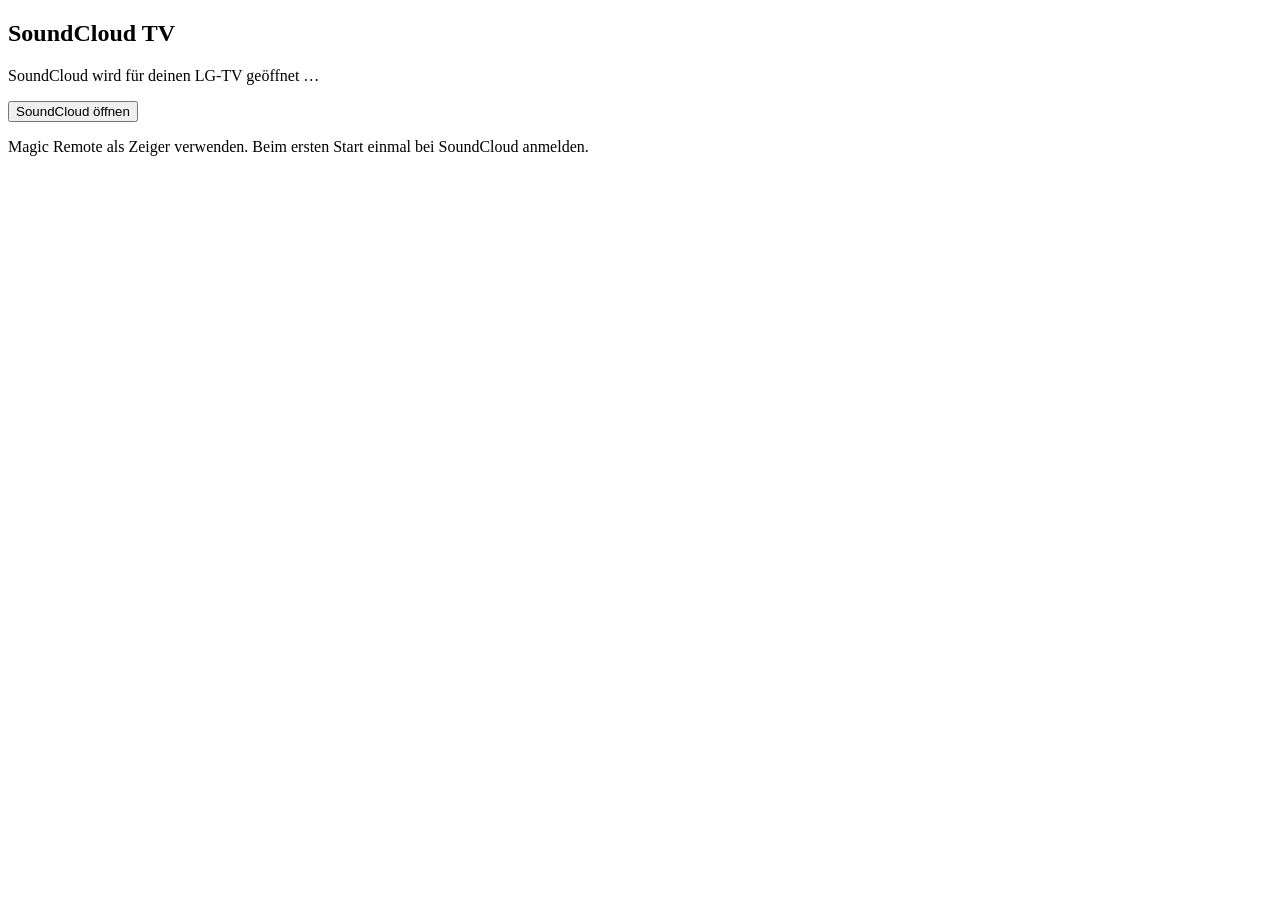
==== webos-soundcloud/index.html @ 37f6326f "Add SoundCloud TV launcher page" ====
<!doctype html>
<html lang="de">
<head>
  <meta charset="utf-8">
  <meta name="viewport" content="width=device-width, initial-scale=1">
  <title>SoundCloud TV</title>
  <link rel="stylesheet" href="style.css">
</head>
<body>
  <main class="screen">
    <section class="card">
      <div class="wave" aria-hidden="true">
        <span></span><span></span><span></span><span></span><span></span>
        <span></span><span></span><span></span><span></span>
      </div>
      <h1>SoundCloud TV</h1>
      <p id="status">SoundCloud wird für deinen LG-TV geöffnet …</p>
      <button id="open" type="button">SoundCloud öffnen</button>
      <p class="hint">Magic Remote als Zeiger verwenden. Beim ersten Start einmal bei SoundCloud anmelden.</p>
    </section>
  </main>
  <script src="app.js"></script>
</body>
</html>
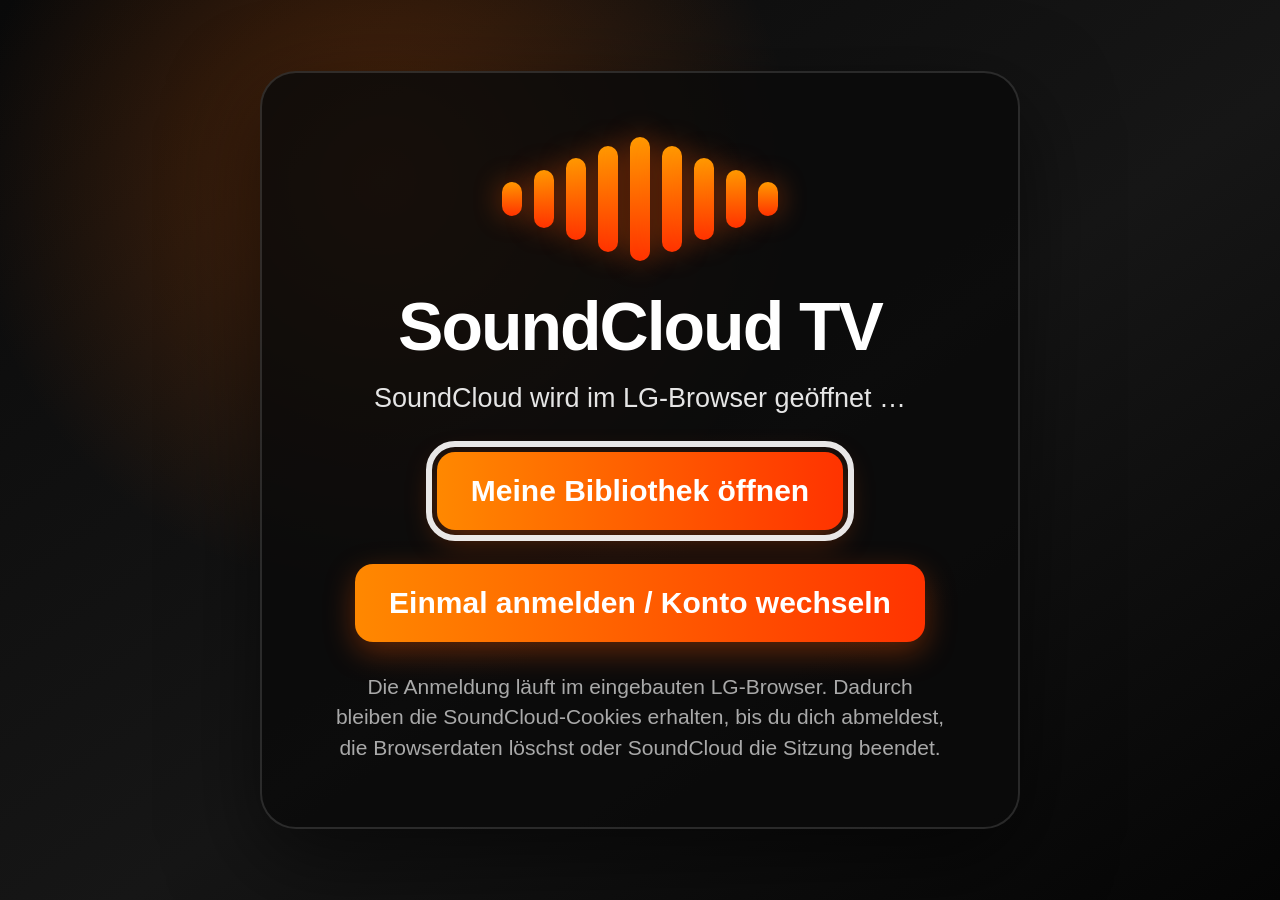
==== commit b958772c: "Fix SoundCloud login by using LG browser session" ====
--- a/webos-soundcloud/index.html
+++ b/webos-soundcloud/index.html
@@ -14,9 +14,17 @@
         <span></span><span></span><span></span><span></span>
       </div>
       <h1>SoundCloud TV</h1>
-      <p id="status">SoundCloud wird für deinen LG-TV geöffnet …</p>
-      <button id="open" type="button">SoundCloud öffnen</button>
-      <p class="hint">Magic Remote als Zeiger verwenden. Beim ersten Start einmal bei SoundCloud anmelden.</p>
+      <p id="status">SoundCloud wird im LG-Browser geöffnet …</p>
+
+      <div class="actions">
+        <button id="library" type="button" autofocus>Meine Bibliothek öffnen</button>
+        <button id="login" class="secondary" type="button">Einmal anmelden / Konto wechseln</button>
+      </div>
+
+      <p class="hint">
+        Die Anmeldung läuft im eingebauten LG-Browser. Dadurch bleiben die SoundCloud-Cookies erhalten,
+        bis du dich abmeldest, die Browserdaten löschst oder SoundCloud die Sitzung beendet.
+      </p>
     </section>
   </main>
   <script src="app.js"></script>
--- a/webos-soundcloud/style.css
+++ b/webos-soundcloud/style.css
@@ -0,0 +1,100 @@
+* {
+  box-sizing: border-box;
+}
+
+html,
+body {
+  width: 100%;
+  height: 100%;
+  margin: 0;
+  overflow: hidden;
+  background:
+    radial-gradient(circle at 30% 20%, rgba(255, 102, 0, 0.28), transparent 36%),
+    linear-gradient(145deg, #090909 0%, #161616 55%, #050505 100%);
+  color: #fff;
+  font-family: Arial, Helvetica, sans-serif;
+}
+
+.screen {
+  width: 100%;
+  height: 100%;
+  display: flex;
+  align-items: center;
+  justify-content: center;
+}
+
+.card {
+  width: 760px;
+  padding: 64px 72px;
+  border: 2px solid rgba(255, 255, 255, 0.13);
+  border-radius: 36px;
+  background: rgba(10, 10, 10, 0.82);
+  box-shadow: 0 30px 90px rgba(0, 0, 0, 0.55);
+  text-align: center;
+}
+
+h1 {
+  margin: 26px 0 14px;
+  font-size: 68px;
+  letter-spacing: -2px;
+}
+
+p {
+  margin: 0;
+  font-size: 27px;
+  line-height: 1.45;
+  color: #e5e5e5;
+}
+
+button {
+  margin-top: 34px;
+  min-width: 380px;
+  padding: 22px 34px;
+  border: 0;
+  border-radius: 18px;
+  background: linear-gradient(90deg, #ff8800, #ff3300);
+  color: #fff;
+  font-size: 30px;
+  font-weight: 700;
+  box-shadow: 0 10px 30px rgba(255, 85, 0, 0.35);
+}
+
+button:focus {
+  outline: 6px solid rgba(255, 255, 255, 0.9);
+  outline-offset: 5px;
+}
+
+button:disabled {
+  opacity: 0.72;
+}
+
+.hint {
+  margin-top: 30px;
+  font-size: 21px;
+  color: #a9a9a9;
+}
+
+.wave {
+  height: 124px;
+  display: flex;
+  align-items: center;
+  justify-content: center;
+  gap: 12px;
+}
+
+.wave span {
+  width: 20px;
+  border-radius: 12px;
+  background: linear-gradient(180deg, #ff9900, #ff3300);
+  box-shadow: 0 0 28px rgba(255, 85, 0, 0.45);
+}
+
+.wave span:nth-child(1),
+.wave span:nth-child(9) { height: 34px; }
+.wave span:nth-child(2),
+.wave span:nth-child(8) { height: 58px; }
+.wave span:nth-child(3),
+.wave span:nth-child(7) { height: 82px; }
+.wave span:nth-child(4),
+.wave span:nth-child(6) { height: 106px; }
+.wave span:nth-child(5) { height: 124px; }
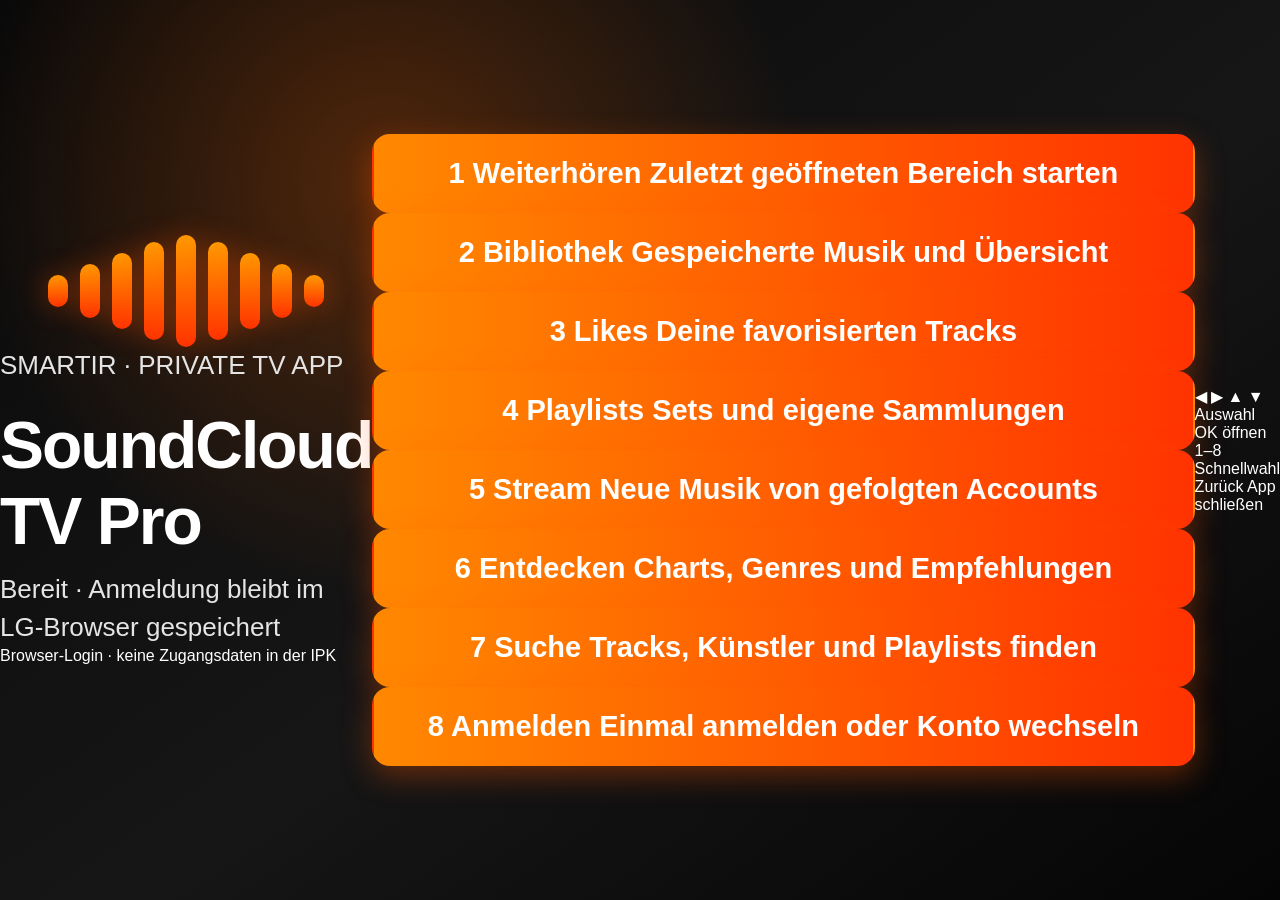
==== commit 2a1c8d8c: "Upgrade SoundCloud TV to remote-first Pro dashboard" ====
--- a/webos-soundcloud/index.html
+++ b/webos-soundcloud/index.html
@@ -3,29 +3,82 @@
 <head>
   <meta charset="utf-8">
   <meta name="viewport" content="width=device-width, initial-scale=1">
-  <title>SoundCloud TV</title>
+  <title>SoundCloud TV Pro</title>
   <link rel="stylesheet" href="style.css">
 </head>
 <body>
   <main class="screen">
-    <section class="card">
-      <div class="wave" aria-hidden="true">
-        <span></span><span></span><span></span><span></span><span></span>
-        <span></span><span></span><span></span><span></span>
+    <header class="hero">
+      <div class="brand-row">
+        <div class="wave" aria-hidden="true">
+          <span></span><span></span><span></span><span></span><span></span>
+          <span></span><span></span><span></span><span></span>
+        </div>
+        <div>
+          <p class="eyebrow">SMARTIR · PRIVATE TV APP</p>
+          <h1>SoundCloud TV Pro</h1>
+          <p id="status" class="status">Bereit · Anmeldung bleibt im LG-Browser gespeichert</p>
+        </div>
       </div>
-      <h1>SoundCloud TV</h1>
-      <p id="status">SoundCloud wird im LG-Browser geöffnet …</p>
+      <div class="session-pill">Browser-Login · keine Zugangsdaten in der IPK</div>
+    </header>
 
-      <div class="actions">
-        <button id="library" type="button" autofocus>Meine Bibliothek öffnen</button>
-        <button id="login" class="secondary" type="button">Einmal anmelden / Konto wechseln</button>
-      </div>
+    <section id="menu" class="menu-grid" aria-label="SoundCloud Bereiche">
+      <button class="tile tile-featured" data-key="resume" type="button">
+        <span class="tile-number">1</span>
+        <span class="tile-title">Weiterhören</span>
+        <span id="resume-subtitle" class="tile-subtitle">Zuletzt geöffneten Bereich starten</span>
+      </button>
 
-      <p class="hint">
-        Die Anmeldung läuft im eingebauten LG-Browser. Dadurch bleiben die SoundCloud-Cookies erhalten,
-        bis du dich abmeldest, die Browserdaten löschst oder SoundCloud die Sitzung beendet.
-      </p>
+      <button class="tile" data-key="library" type="button">
+        <span class="tile-number">2</span>
+        <span class="tile-title">Bibliothek</span>
+        <span class="tile-subtitle">Gespeicherte Musik und Übersicht</span>
+      </button>
+
+      <button class="tile" data-key="likes" type="button">
+        <span class="tile-number">3</span>
+        <span class="tile-title">Likes</span>
+        <span class="tile-subtitle">Deine favorisierten Tracks</span>
+      </button>
+
+      <button class="tile" data-key="playlists" type="button">
+        <span class="tile-number">4</span>
+        <span class="tile-title">Playlists</span>
+        <span class="tile-subtitle">Sets und eigene Sammlungen</span>
+      </button>
+
+      <button class="tile" data-key="stream" type="button">
+        <span class="tile-number">5</span>
+        <span class="tile-title">Stream</span>
+        <span class="tile-subtitle">Neue Musik von gefolgten Accounts</span>
+      </button>
+
+      <button class="tile" data-key="discover" type="button">
+        <span class="tile-number">6</span>
+        <span class="tile-title">Entdecken</span>
+        <span class="tile-subtitle">Charts, Genres und Empfehlungen</span>
+      </button>
+
+      <button class="tile" data-key="search" type="button">
+        <span class="tile-number">7</span>
+        <span class="tile-title">Suche</span>
+        <span class="tile-subtitle">Tracks, Künstler und Playlists finden</span>
+      </button>
+
+      <button class="tile tile-secondary" data-key="login" type="button">
+        <span class="tile-number">8</span>
+        <span class="tile-title">Anmelden</span>
+        <span class="tile-subtitle">Einmal anmelden oder Konto wechseln</span>
+      </button>
     </section>
+
+    <footer>
+      <span>◀ ▶ ▲ ▼ Auswahl</span>
+      <span>OK öffnen</span>
+      <span>1–8 Schnellwahl</span>
+      <span>Zurück App schließen</span>
+    </footer>
   </main>
   <script src="app.js"></script>
 </body>
--- a/webos-soundcloud/style.css
+++ b/webos-soundcloud/style.css
@@ -24,43 +24,56 @@
 }
 
 .card {
-  width: 760px;
-  padding: 64px 72px;
+  width: 820px;
+  padding: 54px 66px;
   border: 2px solid rgba(255, 255, 255, 0.13);
   border-radius: 36px;
-  background: rgba(10, 10, 10, 0.82);
+  background: rgba(10, 10, 10, 0.84);
   box-shadow: 0 30px 90px rgba(0, 0, 0, 0.55);
   text-align: center;
 }
 
 h1 {
-  margin: 26px 0 14px;
-  font-size: 68px;
+  margin: 22px 0 12px;
+  font-size: 66px;
   letter-spacing: -2px;
 }
 
 p {
   margin: 0;
-  font-size: 27px;
+  font-size: 26px;
   line-height: 1.45;
   color: #e5e5e5;
 }
 
+.actions {
+  margin-top: 30px;
+  display: flex;
+  flex-direction: column;
+  align-items: stretch;
+  gap: 16px;
+}
+
 button {
-  margin-top: 34px;
-  min-width: 380px;
-  padding: 22px 34px;
-  border: 0;
+  width: 100%;
+  padding: 21px 30px;
+  border: 2px solid transparent;
   border-radius: 18px;
   background: linear-gradient(90deg, #ff8800, #ff3300);
   color: #fff;
-  font-size: 30px;
+  font-size: 29px;
   font-weight: 700;
   box-shadow: 0 10px 30px rgba(255, 85, 0, 0.35);
 }
 
+button.secondary {
+  background: #242424;
+  border-color: rgba(255, 255, 255, 0.18);
+  box-shadow: none;
+}
+
 button:focus {
-  outline: 6px solid rgba(255, 255, 255, 0.9);
+  outline: 6px solid rgba(255, 255, 255, 0.95);
   outline-offset: 5px;
 }
 
@@ -69,13 +82,13 @@
 }
 
 .hint {
-  margin-top: 30px;
-  font-size: 21px;
+  margin-top: 26px;
+  font-size: 20px;
   color: #a9a9a9;
 }
 
 .wave {
-  height: 124px;
+  height: 112px;
   display: flex;
   align-items: center;
   justify-content: center;
@@ -90,11 +103,11 @@
 }
 
 .wave span:nth-child(1),
-.wave span:nth-child(9) { height: 34px; }
+.wave span:nth-child(9) { height: 32px; }
 .wave span:nth-child(2),
-.wave span:nth-child(8) { height: 58px; }
+.wave span:nth-child(8) { height: 54px; }
 .wave span:nth-child(3),
-.wave span:nth-child(7) { height: 82px; }
+.wave span:nth-child(7) { height: 76px; }
 .wave span:nth-child(4),
-.wave span:nth-child(6) { height: 106px; }
-.wave span:nth-child(5) { height: 124px; }
+.wave span:nth-child(6) { height: 98px; }
+.wave span:nth-child(5) { height: 112px; }
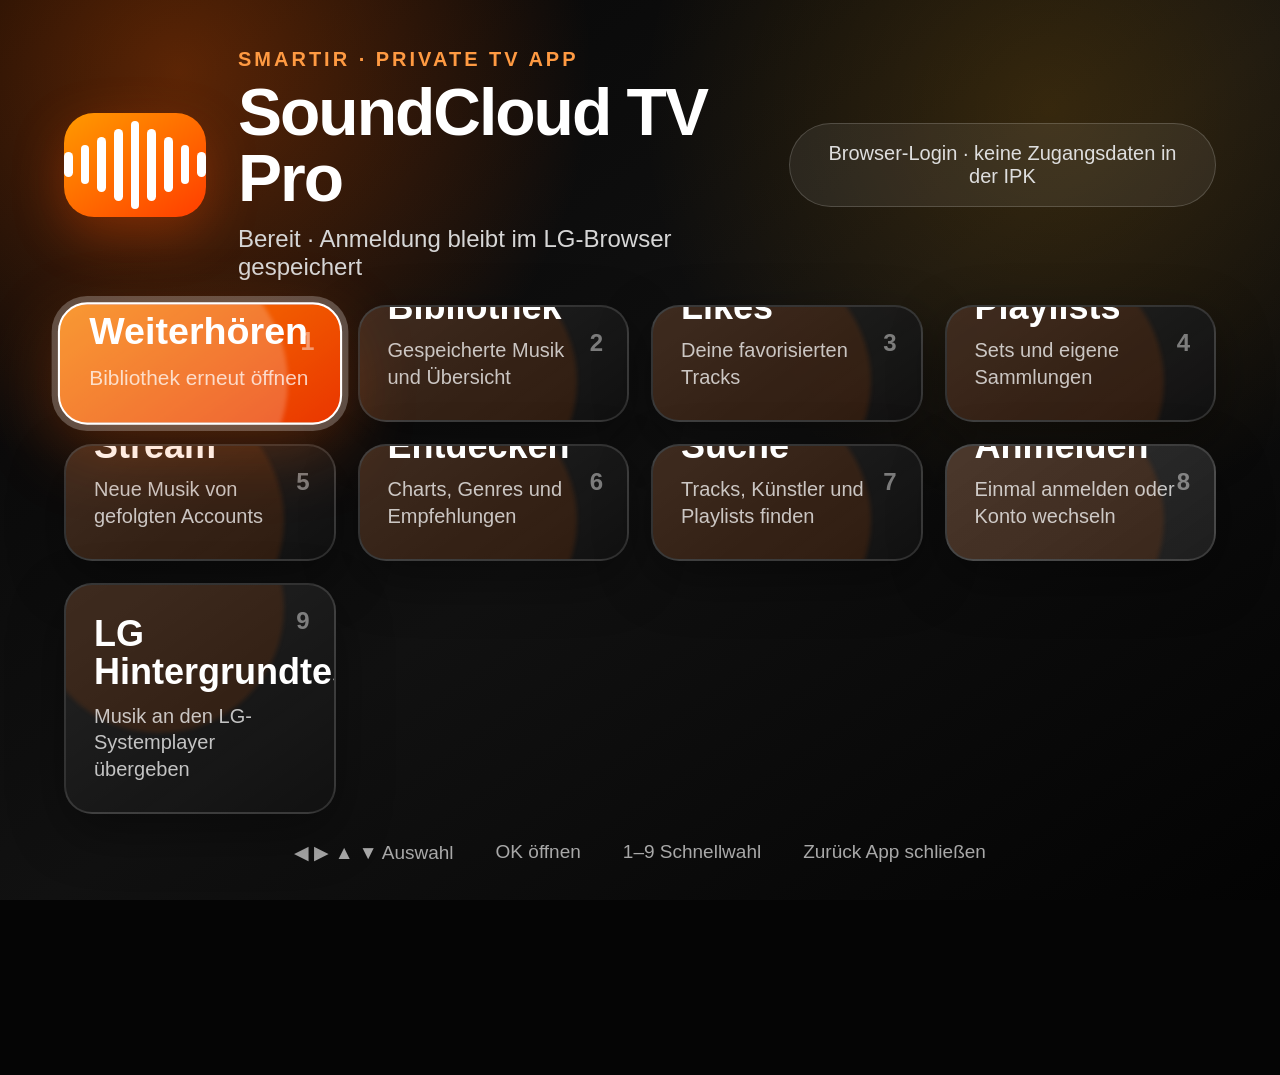
==== commit fc05dac2: "Add LG system-player background test panel" ====
--- a/webos-soundcloud/index.html
+++ b/webos-soundcloud/index.html
@@ -71,15 +71,45 @@
         <span class="tile-title">Anmelden</span>
         <span class="tile-subtitle">Einmal anmelden oder Konto wechseln</span>
       </button>
+
+      <button class="tile tile-experiment" data-key="background" type="button">
+        <span class="tile-number">9</span>
+        <span class="tile-title">LG Hintergrundtest</span>
+        <span class="tile-subtitle">Musik an den LG-Systemplayer übergeben</span>
+      </button>
     </section>
 
     <footer>
       <span>◀ ▶ ▲ ▼ Auswahl</span>
       <span>OK öffnen</span>
-      <span>1–8 Schnellwahl</span>
+      <span>1–9 Schnellwahl</span>
       <span>Zurück App schließen</span>
     </footer>
   </main>
+
+  <section id="background-lab" class="modal hidden" aria-label="LG Hintergrundtest">
+    <div class="modal-card">
+      <p class="modal-eyebrow">EXPERIMENT · NICHT-DESTRUKTIV</p>
+      <h2>LG-Systemplayer-Hintergrundtest</h2>
+      <p id="background-status" class="modal-status">
+        Zuerst den Testton in der App prüfen. Danach an den LG-Musikplayer übergeben und auf HDMI oder Live-TV wechseln.
+      </p>
+
+      <div class="modal-actions">
+        <button id="test-in-app" type="button">1 · Testton in der App</button>
+        <button id="handoff-local" type="button">2 · LG Player mit lokaler WAV</button>
+        <button id="handoff-https" type="button">3 · LG Player mit HTTPS-Fallback</button>
+        <button id="close-background-lab" class="secondary" type="button">Zurück zum Dashboard</button>
+      </div>
+
+      <div class="test-steps">
+        <strong>Erfolgskriterium</strong>
+        <span>Musik startet im LG-Player → Eingangstaste drücken → HDMI/Live-TV wählen → prüfen, ob der Ton weiterläuft.</span>
+      </div>
+    </div>
+  </section>
+
+  <audio id="background-test-audio" preload="auto" src="media/lg-background-test.wav"></audio>
   <script src="app.js"></script>
 </body>
 </html>
--- a/webos-soundcloud/style.css
+++ b/webos-soundcloud/style.css
@@ -1,5 +1,12 @@
 * {
   box-sizing: border-box;
+}
+
+:root {
+  color-scheme: dark;
+  font-family: Arial, Helvetica, sans-serif;
+  background: #050505;
+  color: #fff;
 }
 
 html,
@@ -8,106 +15,201 @@
   height: 100%;
   margin: 0;
   overflow: hidden;
-  background:
-    radial-gradient(circle at 30% 20%, rgba(255, 102, 0, 0.28), transparent 36%),
-    linear-gradient(145deg, #090909 0%, #161616 55%, #050505 100%);
-  color: #fff;
-  font-family: Arial, Helvetica, sans-serif;
+}
+
+body {
+  background:
+    radial-gradient(circle at 14% 8%, rgba(255, 94, 0, 0.34), transparent 30%),
+    radial-gradient(circle at 82% 12%, rgba(255, 164, 0, 0.16), transparent 31%),
+    linear-gradient(145deg, #050505 0%, #111 52%, #030303 100%);
 }
 
 .screen {
   width: 100%;
   height: 100%;
+  padding: 48px 64px 32px;
+  display: flex;
+  flex-direction: column;
+}
+
+.hero {
+  display: flex;
+  align-items: center;
+  justify-content: space-between;
+  gap: 40px;
+  min-height: 176px;
+}
+
+.brand-row {
+  display: flex;
+  align-items: center;
+  gap: 32px;
+}
+
+.eyebrow {
+  margin: 0 0 8px;
+  color: #ff9a42;
+  font-size: 20px;
+  font-weight: 800;
+  letter-spacing: 3px;
+}
+
+h1 {
+  margin: 0;
+  font-size: 66px;
+  line-height: 1;
+  letter-spacing: -2px;
+}
+
+.status {
+  margin: 14px 0 0;
+  color: #d6d6d6;
+  font-size: 24px;
+}
+
+.session-pill {
+  max-width: 430px;
+  padding: 18px 24px;
+  border: 1px solid rgba(255, 255, 255, 0.17);
+  border-radius: 999px;
+  background: rgba(255, 255, 255, 0.07);
+  color: #dedede;
+  font-size: 20px;
+  text-align: center;
+}
+
+.menu-grid {
+  flex: 1;
+  display: grid;
+  grid-template-columns: repeat(4, minmax(0, 1fr));
+  grid-template-rows: repeat(2, minmax(0, 1fr));
+  gap: 22px;
+  min-height: 0;
+  margin-top: 24px;
+}
+
+.tile {
+  position: relative;
+  min-width: 0;
+  min-height: 0;
+  padding: 30px 28px;
+  display: flex;
+  flex-direction: column;
+  align-items: flex-start;
+  justify-content: flex-end;
+  overflow: hidden;
+  border: 2px solid rgba(255, 255, 255, 0.13);
+  border-radius: 28px;
+  background:
+    linear-gradient(145deg, rgba(255, 255, 255, 0.1), rgba(255, 255, 255, 0.025)),
+    rgba(12, 12, 12, 0.9);
+  box-shadow: 0 18px 54px rgba(0, 0, 0, 0.38);
+  color: #fff;
+  text-align: left;
+  transition: transform 130ms ease, border-color 130ms ease, box-shadow 130ms ease;
+}
+
+.tile::before {
+  content: '';
+  position: absolute;
+  inset: -45% auto auto -12%;
+  width: 250px;
+  height: 250px;
+  border-radius: 50%;
+  background: rgba(255, 102, 0, 0.12);
+  filter: blur(2px);
+}
+
+.tile-featured {
+  border-color: rgba(255, 119, 0, 0.7);
+  background:
+    linear-gradient(145deg, rgba(255, 136, 0, 0.9), rgba(255, 55, 0, 0.72)),
+    #b43300;
+}
+
+.tile-featured::before {
+  background: rgba(255, 255, 255, 0.2);
+}
+
+.tile-secondary {
+  background:
+    linear-gradient(145deg, rgba(118, 118, 118, 0.28), rgba(30, 30, 30, 0.88)),
+    #191919;
+}
+
+.tile:focus {
+  outline: none;
+  transform: scale(1.045);
+  border-color: #fff;
+  box-shadow:
+    0 0 0 6px rgba(255, 255, 255, 0.24),
+    0 22px 70px rgba(255, 92, 0, 0.28);
+  z-index: 3;
+}
+
+.tile:disabled {
+  opacity: 0.58;
+}
+
+.tile-number {
+  position: absolute;
+  top: 22px;
+  right: 24px;
+  color: rgba(255, 255, 255, 0.44);
+  font-size: 24px;
+  font-weight: 800;
+}
+
+.tile-title {
+  position: relative;
+  font-size: 36px;
+  font-weight: 800;
+  line-height: 1.05;
+}
+
+.tile-subtitle {
+  position: relative;
+  margin-top: 12px;
+  color: rgba(255, 255, 255, 0.74);
+  font-size: 20px;
+  line-height: 1.32;
+}
+
+footer {
+  min-height: 54px;
+  padding-top: 22px;
   display: flex;
   align-items: center;
   justify-content: center;
-}
-
-.card {
-  width: 820px;
-  padding: 54px 66px;
-  border: 2px solid rgba(255, 255, 255, 0.13);
-  border-radius: 36px;
-  background: rgba(10, 10, 10, 0.84);
-  box-shadow: 0 30px 90px rgba(0, 0, 0, 0.55);
-  text-align: center;
-}
-
-h1 {
-  margin: 22px 0 12px;
-  font-size: 66px;
-  letter-spacing: -2px;
-}
-
-p {
-  margin: 0;
-  font-size: 26px;
-  line-height: 1.45;
-  color: #e5e5e5;
-}
-
-.actions {
-  margin-top: 30px;
-  display: flex;
-  flex-direction: column;
-  align-items: stretch;
-  gap: 16px;
-}
-
-button {
-  width: 100%;
-  padding: 21px 30px;
-  border: 2px solid transparent;
-  border-radius: 18px;
-  background: linear-gradient(90deg, #ff8800, #ff3300);
-  color: #fff;
-  font-size: 29px;
-  font-weight: 700;
-  box-shadow: 0 10px 30px rgba(255, 85, 0, 0.35);
-}
-
-button.secondary {
-  background: #242424;
-  border-color: rgba(255, 255, 255, 0.18);
-  box-shadow: none;
-}
-
-button:focus {
-  outline: 6px solid rgba(255, 255, 255, 0.95);
-  outline-offset: 5px;
-}
-
-button:disabled {
-  opacity: 0.72;
-}
-
-.hint {
-  margin-top: 26px;
-  font-size: 20px;
-  color: #a9a9a9;
+  gap: 42px;
+  color: #a8a8a8;
+  font-size: 19px;
 }
 
 .wave {
-  height: 112px;
+  width: 142px;
+  height: 104px;
   display: flex;
   align-items: center;
   justify-content: center;
-  gap: 12px;
+  gap: 8px;
+  border-radius: 30px;
+  background: linear-gradient(145deg, #ff9a00, #ff3d00);
+  box-shadow: 0 18px 52px rgba(255, 82, 0, 0.32);
 }
 
 .wave span {
-  width: 20px;
-  border-radius: 12px;
-  background: linear-gradient(180deg, #ff9900, #ff3300);
-  box-shadow: 0 0 28px rgba(255, 85, 0, 0.45);
+  width: 9px;
+  border-radius: 8px;
+  background: #fff;
 }
 
 .wave span:nth-child(1),
-.wave span:nth-child(9) { height: 32px; }
+.wave span:nth-child(9) { height: 25px; }
 .wave span:nth-child(2),
-.wave span:nth-child(8) { height: 54px; }
+.wave span:nth-child(8) { height: 39px; }
 .wave span:nth-child(3),
-.wave span:nth-child(7) { height: 76px; }
+.wave span:nth-child(7) { height: 55px; }
 .wave span:nth-child(4),
-.wave span:nth-child(6) { height: 98px; }
-.wave span:nth-child(5) { height: 112px; }
+.wave span:nth-child(6) { height: 72px; }
+.wave span:nth-child(5) { height: 88px; }
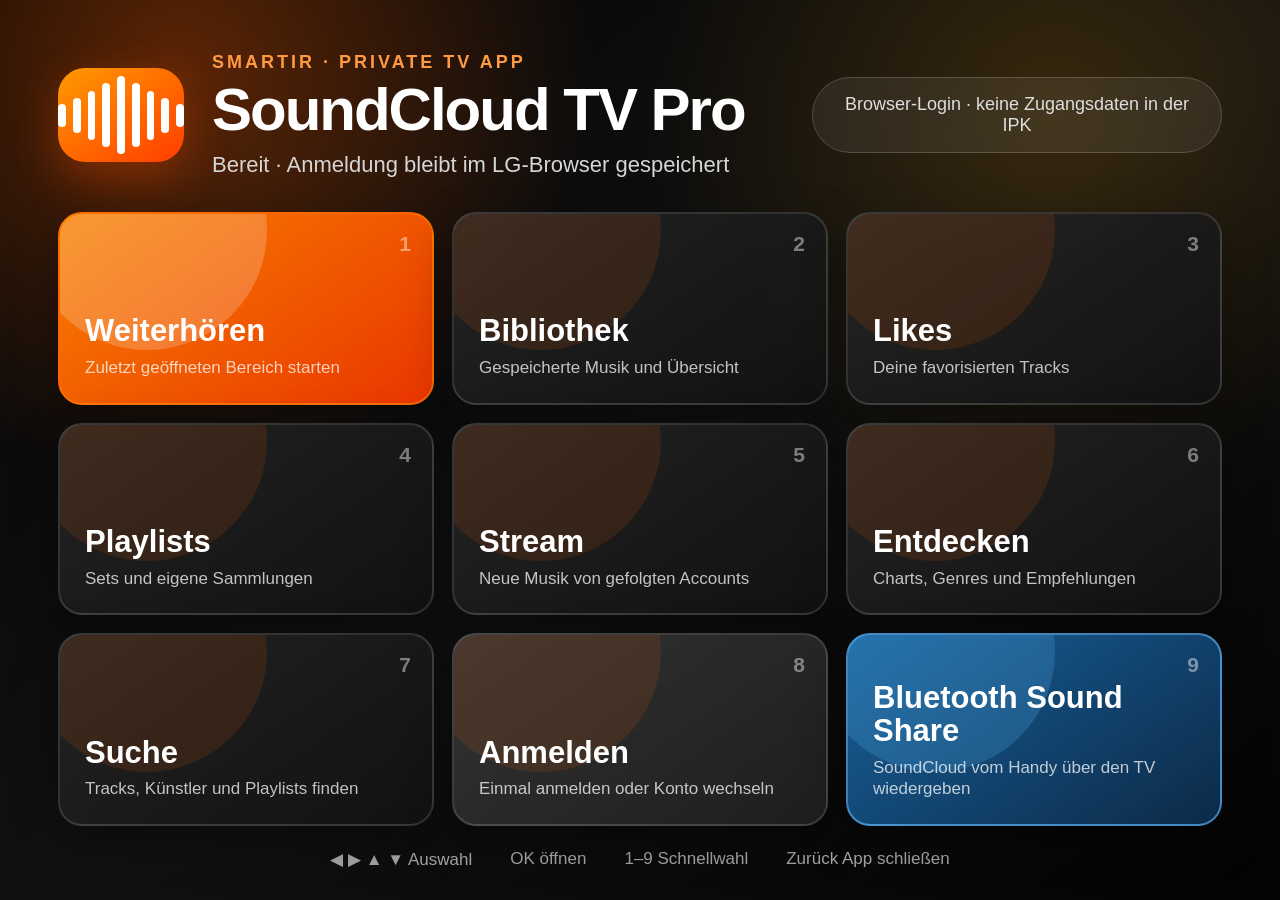
==== commit 54f74dba: "Replace failed media handoff with Bluetooth Sound Share test" ====
--- a/webos-soundcloud/index.html
+++ b/webos-soundcloud/index.html
@@ -72,10 +72,10 @@
         <span class="tile-subtitle">Einmal anmelden oder Konto wechseln</span>
       </button>
 
-      <button class="tile tile-experiment" data-key="background" type="button">
+      <button class="tile tile-experiment" data-key="soundshare" type="button">
         <span class="tile-number">9</span>
-        <span class="tile-title">LG Hintergrundtest</span>
-        <span class="tile-subtitle">Musik an den LG-Systemplayer übergeben</span>
+        <span class="tile-title">Bluetooth Sound Share</span>
+        <span class="tile-subtitle">SoundCloud vom Handy über den TV wiedergeben</span>
       </button>
     </section>
 
@@ -87,29 +87,27 @@
     </footer>
   </main>
 
-  <section id="background-lab" class="modal hidden" aria-label="LG Hintergrundtest">
+  <section id="soundshare-lab" class="modal hidden" aria-label="Bluetooth Sound Share">
     <div class="modal-card">
-      <p class="modal-eyebrow">EXPERIMENT · NICHT-DESTRUKTIV</p>
-      <h2>LG-Systemplayer-Hintergrundtest</h2>
-      <p id="background-status" class="modal-status">
-        Zuerst den Testton in der App prüfen. Danach an den LG-Musikplayer übergeben und auf HDMI oder Live-TV wechseln.
+      <p class="modal-eyebrow">NÄCHSTER SYSTEMTEST · OHNE ROOT</p>
+      <h2>SoundCloud per Bluetooth Sound Share</h2>
+      <p id="soundshare-status" class="modal-status">
+        Der vorige Web-App- und LG-Player-Test ist auf diesem Fernseher fehlgeschlagen. Jetzt testen wir den eingebauten Bluetooth-Empfänger des TV.
       </p>
 
       <div class="modal-actions">
-        <button id="test-in-app" type="button">1 · Testton in der App</button>
-        <button id="handoff-local" type="button">2 · LG Player mit lokaler WAV</button>
-        <button id="handoff-https" type="button">3 · LG Player mit HTTPS-Fallback</button>
-        <button id="close-background-lab" class="secondary" type="button">Zurück zum Dashboard</button>
+        <button id="open-soundshare" type="button">1 · Sound Share direkt öffnen</button>
+        <button id="open-homeconnect" type="button">2 · Home Dashboard öffnen</button>
+        <button id="close-soundshare-lab" class="secondary" type="button">Zurück zum Dashboard</button>
       </div>
 
       <div class="test-steps">
-        <strong>Erfolgskriterium</strong>
-        <span>Musik startet im LG-Player → Eingangstaste drücken → HDMI/Live-TV wählen → prüfen, ob der Ton weiterläuft.</span>
+        <strong>Testablauf</strong>
+        <span>Sound Share öffnen → am Xiaomi Bluetooth einschalten und LG TV auswählen → SoundCloud auf dem Handy starten → am TV auf HDMI oder Live-TV wechseln. Erfolg nur, wenn die Handy-Musik weiter über den TV läuft.</span>
       </div>
     </div>
   </section>
 
-  <audio id="background-test-audio" preload="auto" src="media/lg-background-test.wav"></audio>
   <script src="app.js"></script>
 </body>
 </html>
--- a/webos-soundcloud/style.css
+++ b/webos-soundcloud/style.css
@@ -24,10 +24,18 @@
     linear-gradient(145deg, #050505 0%, #111 52%, #030303 100%);
 }
 
+button {
+  font: inherit;
+}
+
+.hidden {
+  display: none !important;
+}
+
 .screen {
   width: 100%;
   height: 100%;
-  padding: 48px 64px 32px;
+  padding: 38px 58px 26px;
   display: flex;
   flex-direction: column;
 }
@@ -36,74 +44,74 @@
   display: flex;
   align-items: center;
   justify-content: space-between;
-  gap: 40px;
-  min-height: 176px;
+  gap: 36px;
+  min-height: 154px;
 }
 
 .brand-row {
   display: flex;
   align-items: center;
-  gap: 32px;
+  gap: 28px;
 }
 
 .eyebrow {
-  margin: 0 0 8px;
+  margin: 0 0 7px;
   color: #ff9a42;
-  font-size: 20px;
+  font-size: 18px;
   font-weight: 800;
   letter-spacing: 3px;
 }
 
 h1 {
   margin: 0;
-  font-size: 66px;
+  font-size: 60px;
   line-height: 1;
   letter-spacing: -2px;
 }
 
 .status {
-  margin: 14px 0 0;
+  margin: 12px 0 0;
   color: #d6d6d6;
-  font-size: 24px;
+  font-size: 22px;
 }
 
 .session-pill {
-  max-width: 430px;
-  padding: 18px 24px;
+  max-width: 410px;
+  padding: 16px 22px;
   border: 1px solid rgba(255, 255, 255, 0.17);
   border-radius: 999px;
   background: rgba(255, 255, 255, 0.07);
   color: #dedede;
-  font-size: 20px;
+  font-size: 18px;
   text-align: center;
 }
 
 .menu-grid {
   flex: 1;
   display: grid;
-  grid-template-columns: repeat(4, minmax(0, 1fr));
-  grid-template-rows: repeat(2, minmax(0, 1fr));
-  gap: 22px;
+  grid-template-columns: repeat(3, minmax(0, 1fr));
+  grid-template-rows: repeat(3, minmax(0, 1fr));
+  gap: 18px;
   min-height: 0;
-  margin-top: 24px;
+  margin-top: 20px;
 }
 
 .tile {
   position: relative;
   min-width: 0;
   min-height: 0;
-  padding: 30px 28px;
+  padding: 24px 25px;
   display: flex;
   flex-direction: column;
   align-items: flex-start;
   justify-content: flex-end;
   overflow: hidden;
   border: 2px solid rgba(255, 255, 255, 0.13);
-  border-radius: 28px;
+  border-radius: 24px;
   background:
     linear-gradient(145deg, rgba(255, 255, 255, 0.1), rgba(255, 255, 255, 0.025)),
     rgba(12, 12, 12, 0.9);
-  box-shadow: 0 18px 54px rgba(0, 0, 0, 0.38);
+  box-shadow: 0 16px 46px rgba(0, 0, 0, 0.34);
   color: #fff;
   text-align: left;
   transition: transform 130ms ease, border-color 130ms ease, box-shadow 130ms ease;
@@ -112,12 +120,11 @@
 .tile::before {
   content: '';
   position: absolute;
-  inset: -45% auto auto -12%;
-  width: 250px;
-  height: 250px;
+  inset: -55% auto auto -9%;
+  width: 240px;
+  height: 240px;
   border-radius: 50%;
   background: rgba(255, 102, 0, 0.12);
-  filter: blur(2px);
 }
 
 .tile-featured {
@@ -137,13 +144,24 @@
     #191919;
 }
 
+.tile-experiment {
+  border-color: rgba(104, 186, 255, 0.58);
+  background:
+    linear-gradient(145deg, rgba(28, 112, 177, 0.78), rgba(12, 42, 72, 0.94)),
+    #0a2944;
+}
+
+.tile-experiment::before {
+  background: rgba(92, 190, 255, 0.2);
+}
+
 .tile:focus {
   outline: none;
-  transform: scale(1.045);
+  transform: scale(1.035);
   border-color: #fff;
   box-shadow:
-    0 0 0 6px rgba(255, 255, 255, 0.24),
-    0 22px 70px rgba(255, 92, 0, 0.28);
+    0 0 0 5px rgba(255, 255, 255, 0.24),
+    0 20px 60px rgba(255, 92, 0, 0.24);
   z-index: 3;
 }
 
@@ -153,63 +171,154 @@
 
 .tile-number {
   position: absolute;
-  top: 22px;
-  right: 24px;
+  top: 18px;
+  right: 21px;
   color: rgba(255, 255, 255, 0.44);
-  font-size: 24px;
+  font-size: 21px;
   font-weight: 800;
 }
 
 .tile-title {
   position: relative;
-  font-size: 36px;
+  font-size: 31px;
   font-weight: 800;
   line-height: 1.05;
 }
 
 .tile-subtitle {
   position: relative;
-  margin-top: 12px;
+  margin-top: 9px;
   color: rgba(255, 255, 255, 0.74);
-  font-size: 20px;
-  line-height: 1.32;
+  font-size: 17px;
+  line-height: 1.28;
 }
 
 footer {
-  min-height: 54px;
-  padding-top: 22px;
+  min-height: 48px;
+  padding-top: 18px;
   display: flex;
   align-items: center;
   justify-content: center;
-  gap: 42px;
+  gap: 38px;
   color: #a8a8a8;
-  font-size: 19px;
+  font-size: 17px;
 }
 
 .wave {
-  width: 142px;
-  height: 104px;
+  width: 126px;
+  height: 94px;
   display: flex;
   align-items: center;
   justify-content: center;
-  gap: 8px;
-  border-radius: 30px;
+  gap: 7px;
+  border-radius: 27px;
   background: linear-gradient(145deg, #ff9a00, #ff3d00);
-  box-shadow: 0 18px 52px rgba(255, 82, 0, 0.32);
+  box-shadow: 0 16px 46px rgba(255, 82, 0, 0.32);
 }
 
 .wave span {
-  width: 9px;
+  width: 8px;
   border-radius: 8px;
   background: #fff;
 }
 
 .wave span:nth-child(1),
-.wave span:nth-child(9) { height: 25px; }
+.wave span:nth-child(9) { height: 23px; }
 .wave span:nth-child(2),
-.wave span:nth-child(8) { height: 39px; }
+.wave span:nth-child(8) { height: 35px; }
 .wave span:nth-child(3),
-.wave span:nth-child(7) { height: 55px; }
+.wave span:nth-child(7) { height: 49px; }
 .wave span:nth-child(4),
-.wave span:nth-child(6) { height: 72px; }
-.wave span:nth-child(5) { height: 88px; }
+.wave span:nth-child(6) { height: 64px; }
+.wave span:nth-child(5) { height: 78px; }
+
+.modal {
+  position: fixed;
+  inset: 0;
+  z-index: 20;
+  padding: 70px 110px;
+  display: grid;
+  place-items: center;
+  background: rgba(0, 0, 0, 0.84);
+  backdrop-filter: blur(12px);
+}
+
+.modal-card {
+  width: min(1180px, 100%);
+  padding: 48px 54px;
+  border: 2px solid rgba(111, 199, 255, 0.42);
+  border-radius: 32px;
+  background:
+    radial-gradient(circle at 14% 0%, rgba(47, 145, 215, 0.3), transparent 34%),
+    linear-gradient(145deg, #101a23, #090c11);
+  box-shadow: 0 34px 100px rgba(0, 0, 0, 0.62);
+}
+
+.modal-eyebrow {
+  margin: 0 0 10px;
+  color: #73c7ff;
+  font-size: 18px;
+  font-weight: 800;
+  letter-spacing: 3px;
+}
+
+h2 {
+  margin: 0;
+  font-size: 48px;
+  letter-spacing: -1px;
+}
+
+.modal-status {
+  margin: 18px 0 0;
+  color: #d3dce4;
+  font-size: 23px;
+  line-height: 1.42;
+}
+
+.modal-actions {
+  margin-top: 30px;
+  display: grid;
+  grid-template-columns: 1fr 1fr;
+  gap: 16px;
+}
+
+.modal-actions button {
+  min-height: 74px;
+  padding: 17px 22px;
+  border: 2px solid rgba(255, 255, 255, 0.14);
+  border-radius: 18px;
+  background: linear-gradient(90deg, #2679b9, #164b75);
+  color: #fff;
+  font-size: 22px;
+  font-weight: 800;
+}
+
+.modal-actions button.secondary {
+  background: rgba(255, 255, 255, 0.08);
+}
+
+.modal-actions button:focus {
+  outline: 5px solid #fff;
+  outline-offset: 4px;
+}
+
+.test-steps {
+  margin-top: 26px;
+  padding: 20px 22px;
+  display: flex;
+  flex-direction: column;
+  gap: 7px;
+  border-radius: 18px;
+  background: rgba(255, 255, 255, 0.07);
+}
+
+.test-steps strong {
+  color: #7fd0ff;
+  font-size: 19px;
+}
+
+.test-steps span {
+  color: #d1d1d1;
+  font-size: 19px;
+  line-height: 1.38;
+}
